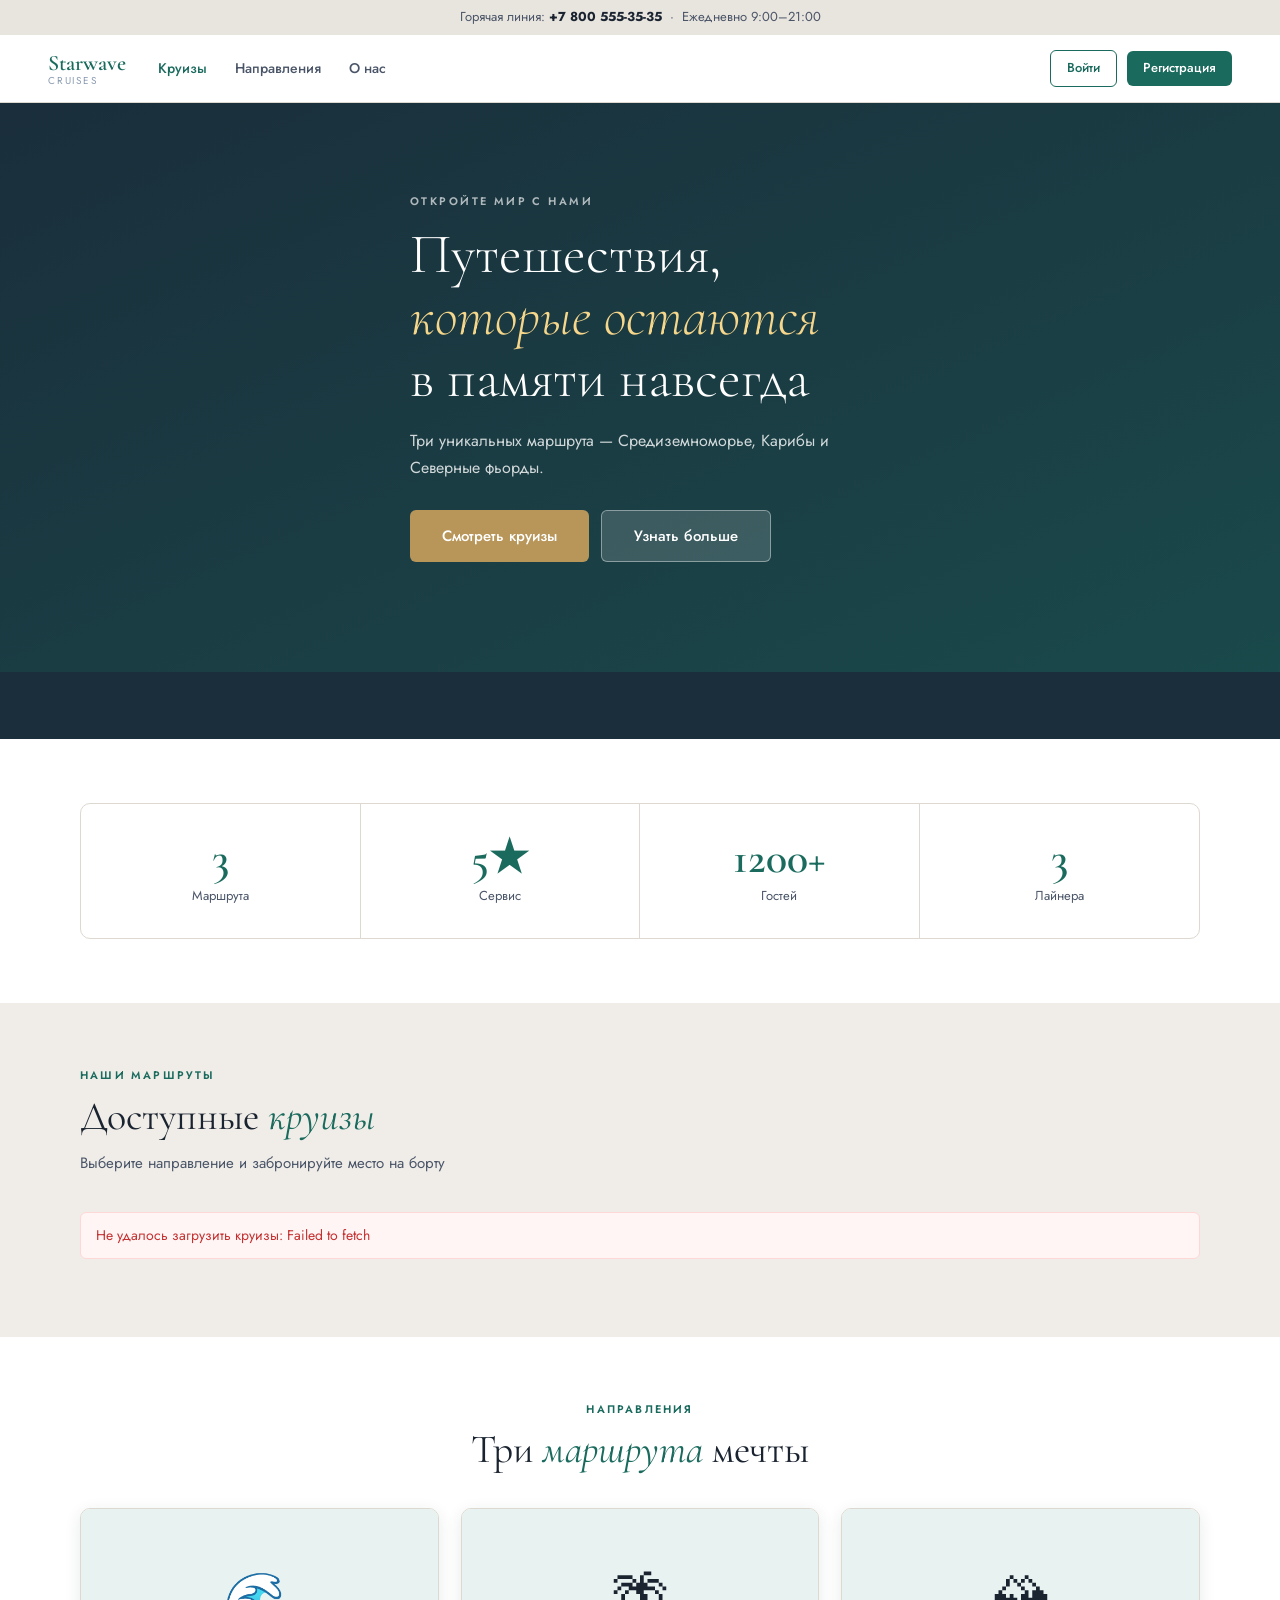
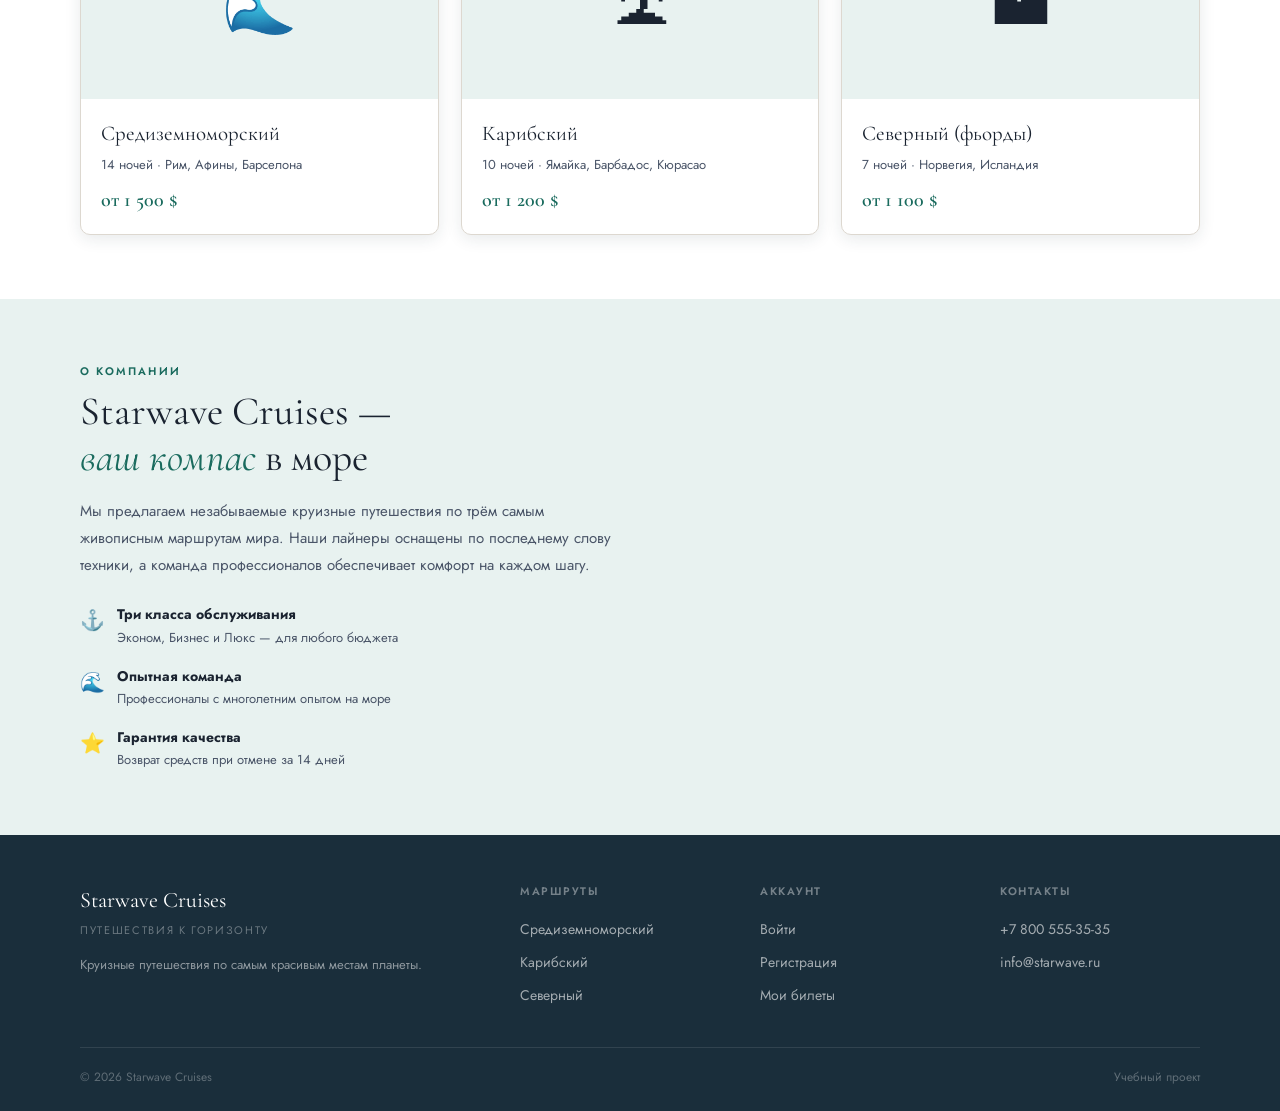
==== frontend/index.html @ 6aa1ce62 "Added frontend" ====
<!DOCTYPE html>
<html lang="ru">
<head>
    <meta charset="UTF-8">
    <meta name="viewport" content="width=device-width, initial-scale=1.0">
    <title>Starwave Cruises</title>
    <link rel="stylesheet" href="css/style.css">
</head>
<body>

<div class="topbar">
    Горячая линия: <strong>+7 800 555-35-35</strong> &nbsp;·&nbsp; Ежедневно 9:00–21:00
</div>

<nav class="navbar">
    <a href="/index.html" class="nav-logo">
        Starwave <span>Cruises</span>
    </a>
    <ul class="nav-links">
        <li><a href="/index.html#cruises" class="active">Круизы</a></li>
        <li><a href="/index.html#destinations">Направления</a></li>
        <li><a href="/index.html#about">О нас</a></li>
    </ul>
    <div class="nav-spacer"></div>
    <div class="nav-actions" id="nav-actions"></div>
</nav>

<!-- Герой -->
<section class="hero">
    <div class="hero-bg">
        <img src="images/hero-bg.jpg" alt="Море" onerror="this.style.display='none'">
    </div>
    <div class="hero-overlay">
        <div class="container">
            <div class="hero-content">
                <p class="hero-label">Откройте мир с нами</p>
                <h1 class="hero-title">Путешествия,<br><em>которые остаются</em><br>в памяти навсегда</h1>
                <p class="hero-subtitle">Три уникальных маршрута — Средиземноморье, Карибы и Северные фьорды.</p>
                <div class="hero-actions">
                    <a href="#cruises" class="btn btn-gold btn-lg">Смотреть круизы</a>
                    <a href="#about"   class="btn btn-lg hero-btn-ghost">Узнать больше</a>
                </div>
            </div>
        </div>
    </div>
    <!-- Строка поиска -->
    <div class="search-bar-wrap">
        <div class="container">
            <div class="search-bar">
                <div class="search-field">
                    <label class="search-label">Направление</label>
                    <select class="search-input" id="filter-type">
                        <option value="">Все направления</option>
                    </select>
                </div>
                <div class="search-sep"></div>
                <div class="search-field">
                    <label class="search-label">Дата с</label>
                    <input type="date" class="search-input" id="filter-date">
                </div>
                <button class="btn btn-primary search-btn" onclick="CruisesPage.applyFilters()">
                    Найти
                </button>
            </div>
        </div>
    </div>
</section>

<!-- Цифры -->
<section class="section section-white">
    <div class="container">
        <div class="numbers-row">
            <div class="number-item"><div class="number-val">3</div><div class="number-lbl">Маршрута</div></div>
            <div class="number-item"><div class="number-val">5★</div><div class="number-lbl">Сервис</div></div>
            <div class="number-item"><div class="number-val">1200+</div><div class="number-lbl">Гостей</div></div>
            <div class="number-item"><div class="number-val">3</div><div class="number-lbl">Лайнера</div></div>
        </div>
    </div>
</section>

<!-- Каталог круизов -->
<section class="section" id="cruises">
    <div class="container">
        <div class="section-label">Наши маршруты</div>
        <h2 class="section-title">Доступные <em>круизы</em></h2>
        <p class="section-subtitle">Выберите направление и забронируйте место на борту</p>
        <div style="margin-top:36px" id="cruises-container"></div>
    </div>
</section>

<!-- Направления -->
<section class="section section-white" id="destinations">
    <div class="container">
        <div class="section-label text-center">Направления</div>
        <h2 class="section-title text-center">Три <em>маршрута</em> мечты</h2>
        <div class="dest-grid" style="margin-top:36px">
            <div class="dest-card">
                <div class="dest-img">
                    <img src="images/mediterranean.jpg" alt="Средиземноморье" onerror="this.parentElement.innerHTML='🌊'">
                </div>
                <div class="dest-body">
                    <h3 class="dest-title">Средиземноморский</h3>
                    <p class="dest-info">14 ночей · Рим, Афины, Барселона</p>
                    <p class="dest-price">от 1 500 $</p>
                </div>
            </div>
            <div class="dest-card">
                <div class="dest-img">
                    <img src="images/caribbean.jpg" alt="Карибы" onerror="this.parentElement.innerHTML='🏝'">
                </div>
                <div class="dest-body">
                    <h3 class="dest-title">Карибский</h3>
                    <p class="dest-info">10 ночей · Ямайка, Барбадос, Кюрасао</p>
                    <p class="dest-price">от 1 200 $</p>
                </div>
            </div>
            <div class="dest-card">
                <div class="dest-img">
                    <img src="images/nordic.jpg" alt="Фьорды" onerror="this.parentElement.innerHTML='🏔'">
                </div>
                <div class="dest-body">
                    <h3 class="dest-title">Северный (фьорды)</h3>
                    <p class="dest-info">7 ночей · Норвегия, Исландия</p>
                    <p class="dest-price">от 1 100 $</p>
                </div>
            </div>
        </div>
    </div>
</section>

<!-- О нас -->
<section class="section section-teal" id="about">
    <div class="container">
        <div class="about-layout">
            <div>
                <div class="section-label">О компании</div>
                <h2 class="section-title">Starwave Cruises —<br><em>ваш компас</em> в море</h2>
                <p class="about-desc">Мы предлагаем незабываемые круизные путешествия по трём самым живописным маршрутам мира. Наши лайнеры оснащены по последнему слову техники, а команда профессионалов обеспечивает комфорт на каждом шагу.</p>
                <div class="about-features">
                    <div class="about-feat"><span>⚓</span><div><strong>Три класса обслуживания</strong><p>Эконом, Бизнес и Люкс — для любого бюджета</p></div></div>
                    <div class="about-feat"><span>🌊</span><div><strong>Опытная команда</strong><p>Профессионалы с многолетним опытом на море</p></div></div>
                    <div class="about-feat"><span>⭐</span><div><strong>Гарантия качества</strong><p>Возврат средств при отмене за 14 дней</p></div></div>
                </div>
            </div>
            <div class="about-img">
                <img src="images/hero-bg.jpg" alt="Лайнер" onerror="this.style.display='none'">
            </div>
        </div>
    </div>
</section>

<footer>
    <div class="container">
        <div class="footer-grid">
            <div>
                <div class="footer-brand">Starwave Cruises</div>
                <div class="footer-tagline">Путешествия к горизонту</div>
                <p class="footer-desc">Круизные путешествия по самым красивым местам планеты.</p>
            </div>
            <div>
                <div class="footer-col-title">Маршруты</div>
                <ul class="footer-links">
                    <li><a href="#cruises">Средиземноморский</a></li>
                    <li><a href="#cruises">Карибский</a></li>
                    <li><a href="#cruises">Северный</a></li>
                </ul>
            </div>
            <div>
                <div class="footer-col-title">Аккаунт</div>
                <ul class="footer-links">
                    <li><a href="/html/login.html">Войти</a></li>
                    <li><a href="/html/register.html">Регистрация</a></li>
                    <li><a href="/html/profile.html">Мои билеты</a></li>
                </ul>
            </div>
            <div>
                <div class="footer-col-title">Контакты</div>
                <ul class="footer-links">
                    <li><a href="#">+7 800 555-35-35</a></li>
                    <li><a href="#">info@starwave.ru</a></li>
                </ul>
            </div>
        </div>
        <div class="footer-bottom">
            <span>© 2026 Starwave Cruises</span>
            <span>Учебный проект</span>
        </div>
    </div>
</footer>

<style>
.hero { position: relative; min-height: 580px; display: flex; flex-direction: column; }
.hero-bg { position: absolute; inset: 0; overflow: hidden; background: #1a2e3b; }
.hero-bg img { width:100%; height:100%; object-fit:cover; }
.hero-overlay {
    position: relative; flex: 1;
    background: linear-gradient(to bottom right, rgba(26,46,59,.72), rgba(26,107,94,.45));
    display: flex; align-items: center;
    padding: 90px 0 110px;
}
.hero-content { max-width: 600px; color: #fff; }
.hero-label { font-size:11px; font-weight:600; letter-spacing:.22em; text-transform:uppercase; color:rgba(255,255,255,.65); margin-bottom:14px; }
.hero-title { font-family:var(--font-title); font-size:56px; font-weight:300; line-height:1.1; margin-bottom:18px; }
.hero-title em { font-style:italic; color:#f5d68a; }
.hero-subtitle { font-size:16px; color:rgba(255,255,255,.8); line-height:1.7; margin-bottom:28px; max-width:460px; }
.hero-actions { display:flex; gap:12px; flex-wrap:wrap; }
.hero-btn-ghost { background:rgba(255,255,255,.15); color:#fff; border:1.5px solid rgba(255,255,255,.4); }
.hero-btn-ghost:hover { background:rgba(255,255,255,.25); }

.search-bar-wrap { background:#fff; border-top:1px solid var(--border); }
.search-bar { display:flex; align-items:center; height:66px; max-width:1200px; margin:0 auto; padding:0 40px; }
.search-field { flex:1; display:flex; flex-direction:column; padding:0 16px; }
.search-label { font-size:10px; font-weight:600; letter-spacing:.12em; text-transform:uppercase; color:var(--text-light); margin-bottom:3px; }
.search-input { border:none; outline:none; font-size:14px; color:var(--text-dark); background:transparent; font-family:var(--font-body); }
.search-sep { width:1px; height:36px; background:var(--border); flex-shrink:0; }
.search-btn { border-radius:0; height:66px; padding:0 32px; flex-shrink:0; }

.numbers-row { display:grid; grid-template-columns:repeat(4,1fr); border:1px solid var(--border); border-radius:var(--radius); overflow:hidden; }
.number-item { padding:32px 20px; text-align:center; border-right:1px solid var(--border); }
.number-item:last-child { border-right:none; }
.number-val { font-family:var(--font-title); font-size:44px; font-weight:600; color:var(--teal); line-height:1; margin-bottom:6px; }
.number-lbl { font-size:13px; color:var(--text-mid); }

.dest-grid { display:grid; grid-template-columns:repeat(3,1fr); gap:22px; }
.dest-card { background:#fff; border-radius:var(--radius); overflow:hidden; border:1px solid var(--border); box-shadow:var(--shadow); transition:transform var(--transition),box-shadow var(--transition); }
.dest-card:hover { transform:translateY(-4px); box-shadow:0 12px 32px rgba(26,46,59,.14); }
.dest-img { height:190px; overflow:hidden; background:var(--teal-light); display:flex; align-items:center; justify-content:center; font-size:60px; }
.dest-img img { width:100%; height:100%; object-fit:cover; transition:transform .4s ease; }
.dest-card:hover .dest-img img { transform:scale(1.06); }
.dest-body { padding:18px 20px; }
.dest-title { font-family:var(--font-title); font-size:21px; font-weight:400; margin-bottom:4px; }
.dest-info { font-size:13px; color:var(--text-mid); margin-bottom:8px; }
.dest-price { font-family:var(--font-title); font-size:20px; font-weight:600; color:var(--teal); }

.about-layout { display:grid; grid-template-columns:1fr 1fr; gap:56px; align-items:center; }
.about-desc { font-size:15px; color:var(--text-mid); line-height:1.8; margin:18px 0 24px; }
.about-features { display:flex; flex-direction:column; gap:16px; }
.about-feat { display:flex; gap:12px; align-items:flex-start; }
.about-feat span { font-size:20px; flex-shrink:0; margin-top:2px; }
.about-feat strong { display:block; font-size:14px; color:var(--text-dark); margin-bottom:2px; }
.about-feat p { font-size:13px; color:var(--text-mid); }
.about-img { border-radius:var(--radius); overflow:hidden; height:380px; }
.about-img img { width:100%; height:100%; object-fit:cover; }

@media(max-width:900px){
    .hero-title { font-size:36px; }
    .search-bar { flex-direction:column; height:auto; padding:12px 20px; gap:8px; }
    .search-sep { display:none; }
    .search-btn { width:100%; height:44px; border-radius:6px; }
    .numbers-row { grid-template-columns:repeat(2,1fr); }
    .number-item:nth-child(2) { border-right:none; }
    .dest-grid { grid-template-columns:1fr; }
    .about-layout { grid-template-columns:1fr; }
    .about-img { height:240px; }
}
</style>

<script src="js/utils.js"></script>
<script src="js/auth.js"></script>
<script src="js/api.js"></script>
<script src="js/cruises.js"></script>
</body>
</html>
---- frontend/css/style.css ----
@import url('https://fonts.googleapis.com/css2?family=Cormorant+Garamond:ital,wght@0,400;0,600;1,400&family=Jost:wght@300;400;500&display=swap');

/* ── Переменные */
:root {
    --bg:          #f0ede8;
    --bg-white:    #ffffff;
    --teal:        #1a6b5e;
    --teal-dark:   #124d44;
    --teal-light:  #e8f2f0;
    --gold:        #b8965a;
    --text-dark:   #1a2330;
    --text-mid:    #4a5568;
    --text-light:  #8a9ab0;
    --border:      #ddd8d0;
    --shadow:      0 4px 16px rgba(26,46,59,0.10);
    --radius:      10px;
    --font-title:  'Cormorant Garamond', Georgia, serif;
    --font-body:   'Jost', sans-serif;
    --nav-h:       68px;
    --transition:  0.25s ease;
}

/* ── Сброс и база */
*, *::before, *::after { box-sizing: border-box; margin: 0; padding: 0; }
html { scroll-behavior: smooth; }
body {
    font-family: var(--font-body);
    background: var(--bg);
    color: var(--text-dark);
    font-size: 15px;
    line-height: 1.6;
}
img  { display: block; max-width: 100%; }
a    { text-decoration: none; color: inherit; }
button, input, select { font-family: var(--font-body); font-size: inherit; }

/* ── Топ-бар */
.topbar {
    background: #e8e4de;
    text-align: center;
    padding: 7px 20px;
    font-size: 13px;
    color: var(--text-mid);
}
.topbar strong { color: var(--text-dark); }

/* ── Навбар */
.navbar {
    position: sticky;
    top: 0;
    z-index: 100;
    height: var(--nav-h);
    background: var(--bg-white);
    border-bottom: 1px solid var(--border);
    display: flex;
    align-items: center;
    padding: 0 48px;
    gap: 32px;
}

.nav-logo {
    font-family: var(--font-title);
    font-size: 22px;
    font-weight: 600;
    color: var(--teal);
    display: flex;
    flex-direction: column;
    line-height: 1.1;
}
.nav-logo span {
    font-family: var(--font-body);
    font-size: 10px;
    font-weight: 400;
    letter-spacing: 0.18em;
    text-transform: uppercase;
    color: var(--text-light);
}

.nav-links {
    display: flex;
    gap: 28px;
    list-style: none;
}
.nav-links a {
    font-size: 14px;
    color: var(--text-mid);
    font-weight: 500;
    transition: color var(--transition);
}
.nav-links a:hover,
.nav-links a.active { color: var(--teal); }

.nav-spacer { flex: 1; }

.nav-actions {
    display: flex;
    align-items: center;
    gap: 10px;
}

/* ── Кнопки */
.btn {
    display: inline-flex;
    align-items: center;
    gap: 6px;
    padding: 10px 22px;
    border-radius: 6px;
    font-size: 14px;
    font-weight: 500;
    cursor: pointer;
    border: none;
    transition: all var(--transition);
}
.btn-primary  { background: var(--teal); color: #fff; }
.btn-primary:hover  { background: var(--teal-dark); }
.btn-outline  { background: transparent; border: 1.5px solid var(--teal); color: var(--teal); }
.btn-outline:hover  { background: var(--teal); color: #fff; }
.btn-gold     { background: var(--gold); color: #fff; }
.btn-gold:hover     { background: #a07d45; }
.btn-danger   { background: #e53e3e; color: #fff; }
.btn-danger:hover   { background: #c53030; }
.btn-sm  { padding: 7px 16px; font-size: 13px; }
.btn-lg  { padding: 13px 32px; font-size: 15px; }
.btn-full { width: 100%; justify-content: center; }

/* ── Контейнер */
.container {
    max-width: 1200px;
    margin: 0 auto;
    padding: 0 40px;
}

/* ── Секция */
.section { padding: 64px 0; }
.section-white { background: var(--bg-white); }
.section-teal  { background: var(--teal-light); }

.section-label {
    font-size: 11px;
    font-weight: 600;
    letter-spacing: 0.2em;
    text-transform: uppercase;
    color: var(--teal);
    margin-bottom: 8px;
}
.section-title {
    font-family: var(--font-title);
    font-size: 40px;
    font-weight: 400;
    color: var(--text-dark);
    line-height: 1.15;
}
.section-title em { font-style: italic; color: var(--teal); }
.section-subtitle {
    margin-top: 12px;
    font-size: 15px;
    color: var(--text-mid);
    max-width: 520px;
    line-height: 1.7;
}

/* ── Карточка круиза */
.cruise-grid {
    display: grid;
    grid-template-columns: repeat(3, 1fr);
    gap: 24px;
}

.cruise-card {
    background: var(--bg-white);
    border-radius: var(--radius);
    overflow: hidden;
    border: 1px solid var(--border);
    box-shadow: var(--shadow);
    cursor: pointer;
    transition: transform var(--transition), box-shadow var(--transition);
}
.cruise-card:hover {
    transform: translateY(-4px);
    box-shadow: 0 12px 32px rgba(26,46,59,0.14);
}

.cruise-card-img {
    height: 200px;
    overflow: hidden;
    background: var(--teal-light);
    position: relative;
}
.cruise-card-img img {
    width: 100%; height: 100%;
    object-fit: cover;
    transition: transform 0.4s ease;
}
.cruise-card:hover .cruise-card-img img { transform: scale(1.05); }

/* Заглушка если нет картинки */
.cruise-card-img .img-placeholder {
    width: 100%; height: 100%;
    display: flex;
    align-items: center;
    justify-content: center;
    background: var(--teal-light);
    color: var(--teal);
    font-size: 48px;
}

.cruise-card-body { padding: 18px 20px 22px; }

.cruise-card-type {
    font-size: 11px;
    font-weight: 600;
    letter-spacing: 0.14em;
    text-transform: uppercase;
    color: var(--teal);
    margin-bottom: 5px;
}
.cruise-card-title {
    font-family: var(--font-title);
    font-size: 22px;
    font-weight: 400;
    color: var(--text-dark);
    margin-bottom: 8px;
}
.cruise-card-desc {
    font-size: 13px;
    color: var(--text-mid);
    line-height: 1.6;
    margin-bottom: 14px;
    display: -webkit-box;
    -webkit-line-clamp: 2;
    -webkit-box-orient: vertical;
    overflow: hidden;
}
.cruise-card-meta {
    display: flex;
    gap: 14px;
    padding: 12px 0;
    border-top: 1px solid var(--border);
    border-bottom: 1px solid var(--border);
    margin-bottom: 14px;
    font-size: 13px;
    color: var(--text-mid);
}
.cruise-card-footer {
    display: flex;
    align-items: center;
    justify-content: space-between;
}
.cruise-price-label {
    font-size: 11px;
    color: var(--text-light);
    text-transform: uppercase;
    letter-spacing: 0.06em;
}
.cruise-price-value {
    font-family: var(--font-title);
    font-size: 26px;
    font-weight: 600;
    color: var(--text-dark);
    line-height: 1;
}

/* ── Формы */
.form-group { margin-bottom: 18px; }
.form-label {
    display: block;
    font-size: 12px;
    font-weight: 600;
    letter-spacing: 0.07em;
    text-transform: uppercase;
    color: var(--text-mid);
    margin-bottom: 6px;
}
.form-input,
.form-select {
    width: 100%;
    padding: 10px 13px;
    border: 1.5px solid var(--border);
    border-radius: 6px;
    background: #fff;
    color: var(--text-dark);
    font-size: 14px;
    outline: none;
    transition: border-color var(--transition);
}
.form-input:focus,
.form-select:focus { border-color: var(--teal); }
.form-error {
    font-size: 12px;
    color: #e53e3e;
    margin-top: 4px;
}

/* ── Алерты */
.alert {
    padding: 11px 15px;
    border-radius: 6px;
    font-size: 14px;
    margin-bottom: 14px;
}
.alert-error   { background: #fff5f5; color: #c53030; border: 1px solid #fed7d7; }
.alert-success { background: #f0fff4; color: #276749; border: 1px solid #c6f6d5; }
.alert-info    { background: var(--teal-light); color: var(--teal-dark); border: 1px solid #b2dfdb; }

/* ── Бейджи */
.badge {
    display: inline-block;
    padding: 3px 10px;
    border-radius: 20px;
    font-size: 11px;
    font-weight: 600;
    letter-spacing: 0.05em;
    text-transform: uppercase;
}
.badge-active    { background: #c6f6d5; color: #276749; }
.badge-cancelled { background: #fed7d7; color: #c53030; }
.badge-economy   { background: #e2e8f0; color: #4a5568; }
.badge-business  { background: #fef3c7; color: #92400e; }
.badge-luxury    { background: #fce7f3; color: #9d174d; }

/* ── Таблица */
.table-wrap {
    overflow-x: auto;
    border-radius: var(--radius);
    border: 1px solid var(--border);
    background: #fff;
}
table { width: 100%; border-collapse: collapse; }
thead { background: var(--bg); border-bottom: 2px solid var(--border); }
th {
    padding: 11px 15px;
    text-align: left;
    font-size: 11px;
    font-weight: 600;
    letter-spacing: 0.1em;
    text-transform: uppercase;
    color: var(--text-mid);
}
td {
    padding: 12px 15px;
    font-size: 14px;
    border-bottom: 1px solid var(--border);
}
tr:last-child td { border-bottom: none; }
tr:hover td { background: var(--bg); }

/* ── Лоадер */
.loader {
    display: flex;
    justify-content: center;
    gap: 7px;
    padding: 48px;
}
.loader-dot {
    width: 8px; height: 8px;
    border-radius: 50%;
    background: var(--teal);
    animation: bounce 1.2s infinite;
}
.loader-dot:nth-child(2) { animation-delay: 0.2s; }
.loader-dot:nth-child(3) { animation-delay: 0.4s; }
@keyframes bounce {
    0%,80%,100% { transform: scale(0.7); opacity: 0.5; }
    40%          { transform: scale(1);   opacity: 1;   }
}

/* ── Empty state */
.empty {
    text-align: center;
    padding: 56px 24px;
    color: var(--text-light);
}
.empty-icon  { font-size: 44px; margin-bottom: 12px; opacity: 0.4; }
.empty-title { font-family: var(--font-title); font-size: 22px; color: var(--text-mid); margin-bottom: 6px; }
.empty-text  { font-size: 14px; }

/* ── Модалка */
.modal-overlay {
    position: fixed;
    inset: 0;
    background: rgba(26,35,48,0.5);
    z-index: 200;
    display: flex;
    align-items: center;
    justify-content: center;
    padding: 20px;
    opacity: 0;
    pointer-events: none;
    transition: opacity var(--transition);
}
.modal-overlay.open { opacity: 1; pointer-events: all; }
.modal {
    background: #fff;
    border-radius: 14px;
    padding: 32px;
    max-width: 480px;
    width: 100%;
    box-shadow: 0 20px 60px rgba(26,46,59,0.18);
    transform: translateY(16px);
    transition: transform var(--transition);
}
.modal-overlay.open .modal { transform: translateY(0); }
.modal-header {
    display: flex;
    justify-content: space-between;
    align-items: center;
    margin-bottom: 22px;
}
.modal-title { font-family: var(--font-title); font-size: 26px; }
.modal-close {
    background: none; border: none; cursor: pointer;
    font-size: 22px; color: var(--text-light);
}
.modal-close:hover { color: var(--text-dark); }

/* ── Навбар: пользователь */
.nav-user {
    display: flex;
    align-items: center;
    gap: 8px;
    cursor: pointer;
    padding: 6px 12px;
    border-radius: 6px;
    font-size: 14px;
    color: var(--text-mid);
    transition: background var(--transition);
}
.nav-user:hover { background: var(--teal-light); }
.nav-avatar {
    width: 30px; height: 30px;
    border-radius: 50%;
    background: var(--teal);
    color: #fff;
    display: flex;
    align-items: center;
    justify-content: center;
    font-size: 13px;
    font-weight: 600;
}

/* ── Footer */
footer {
    background: #1a2e3b;
    color: #fff;
    padding: 48px 0 24px;
}
.footer-grid {
    display: grid;
    grid-template-columns: 2fr 1fr 1fr 1fr;
    gap: 40px;
    margin-bottom: 40px;
}
.footer-brand {
    font-family: var(--font-title);
    font-size: 22px;
    color: #fff;
    margin-bottom: 4px;
}
.footer-tagline {
    font-size: 11px;
    letter-spacing: 0.15em;
    text-transform: uppercase;
    color: rgba(255,255,255,0.35);
    margin-bottom: 14px;
}
.footer-desc { font-size: 13px; color: rgba(255,255,255,0.5); line-height: 1.7; }
.footer-col-title {
    font-size: 11px;
    font-weight: 600;
    letter-spacing: 0.14em;
    text-transform: uppercase;
    color: rgba(255,255,255,0.4);
    margin-bottom: 16px;
}
.footer-links { list-style: none; display: flex; flex-direction: column; gap: 9px; }
.footer-links a { font-size: 14px; color: rgba(255,255,255,0.6); transition: color var(--transition); }
.footer-links a:hover { color: #fff; }
.footer-bottom {
    border-top: 1px solid rgba(255,255,255,0.1);
    padding-top: 20px;
    display: flex;
    justify-content: space-between;
    font-size: 12px;
    color: rgba(255,255,255,0.3);
}

/* ── Утилиты */
.hidden       { display: none !important; }
.text-center  { text-align: center; }
.text-teal    { color: var(--teal); }
.mt-8  { margin-top: 8px; }
.mt-16 { margin-top: 16px; }
.mt-24 { margin-top: 24px; }
.mb-16 { margin-bottom: 16px; }
.mb-24 { margin-bottom: 24px; }
.flex  { display: flex; }
.flex-between { display: flex; align-items: center; justify-content: space-between; }
.gap-8  { gap: 8px; }
.gap-12 { gap: 12px; }

/* ── Адаптив */
@media (max-width: 900px) {
    .container { padding: 0 20px; }
    .navbar { padding: 0 20px; }
    .nav-links { display: none; }
    .cruise-grid { grid-template-columns: 1fr; }
    .footer-grid { grid-template-columns: 1fr 1fr; gap: 24px; }
    .section-title { font-size: 30px; }
}
@media (max-width: 600px) {
    .footer-grid { grid-template-columns: 1fr; }
    .section { padding: 40px 0; }
}
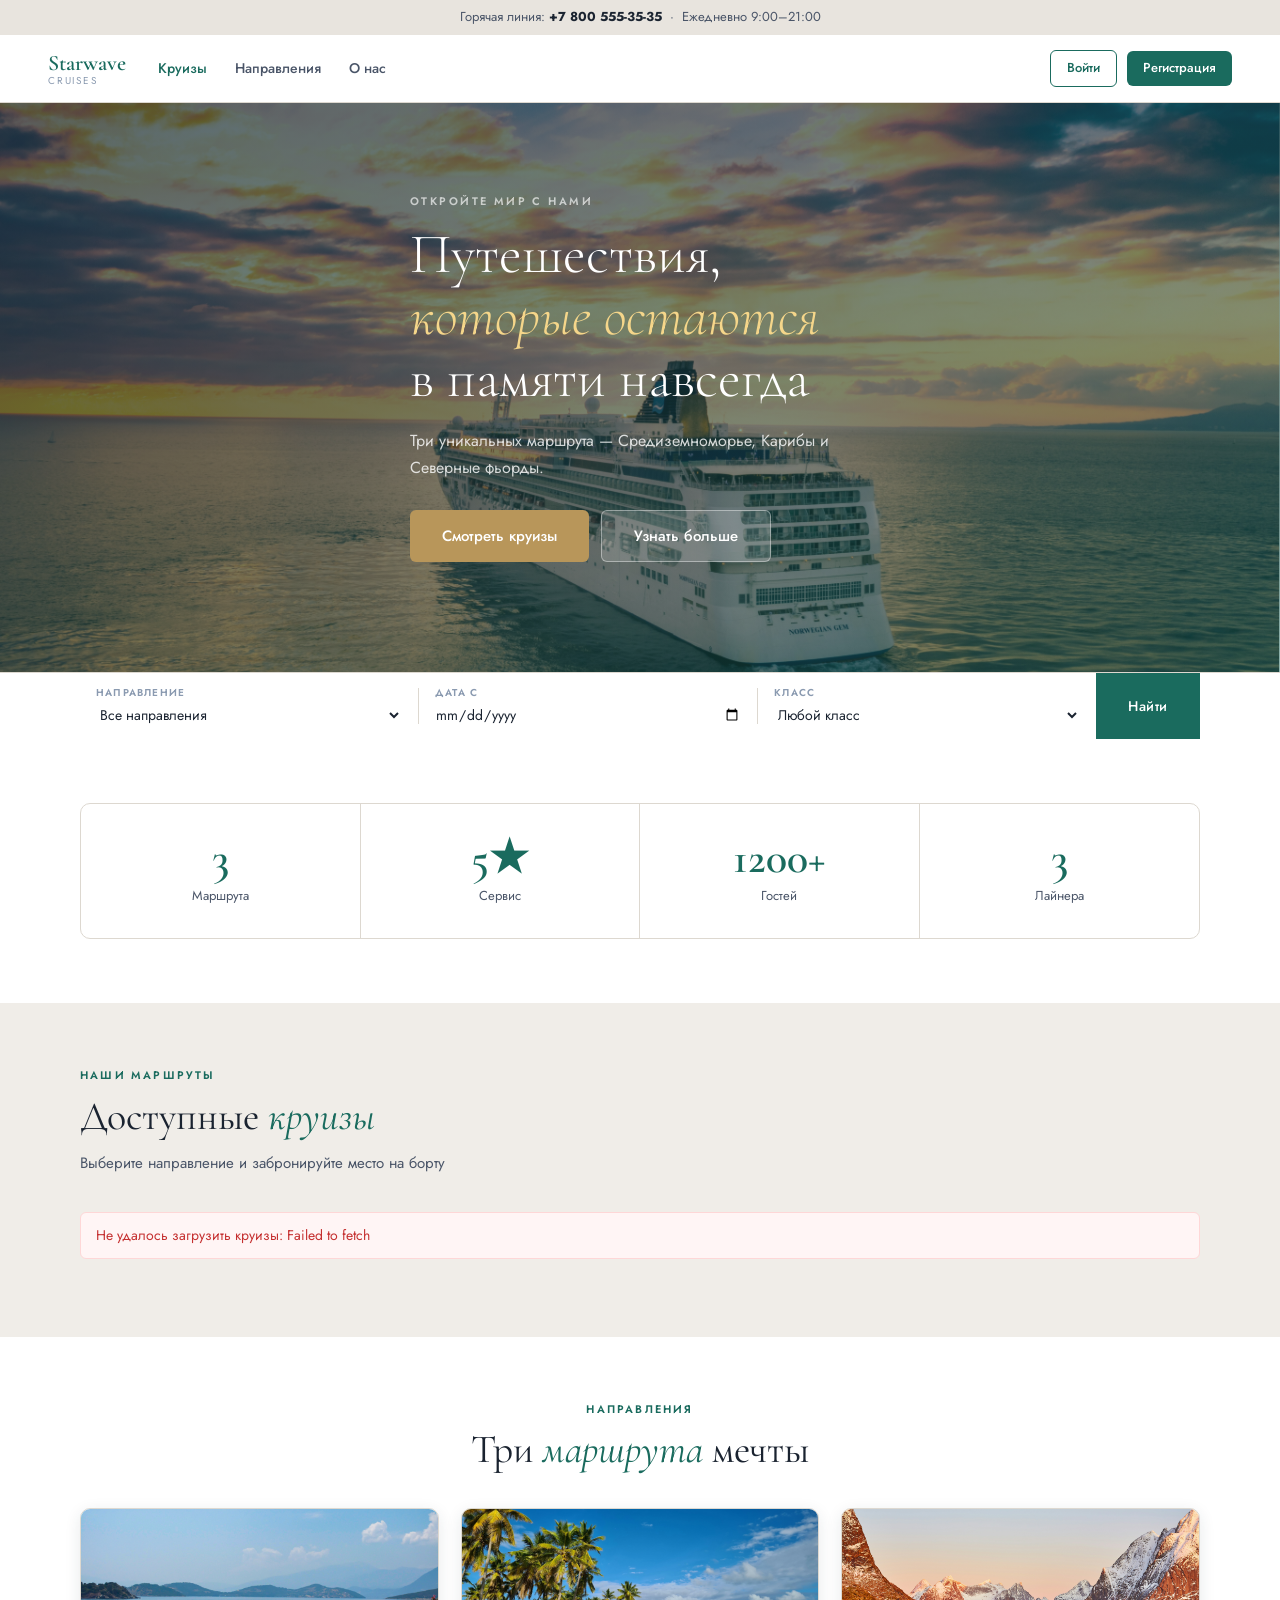
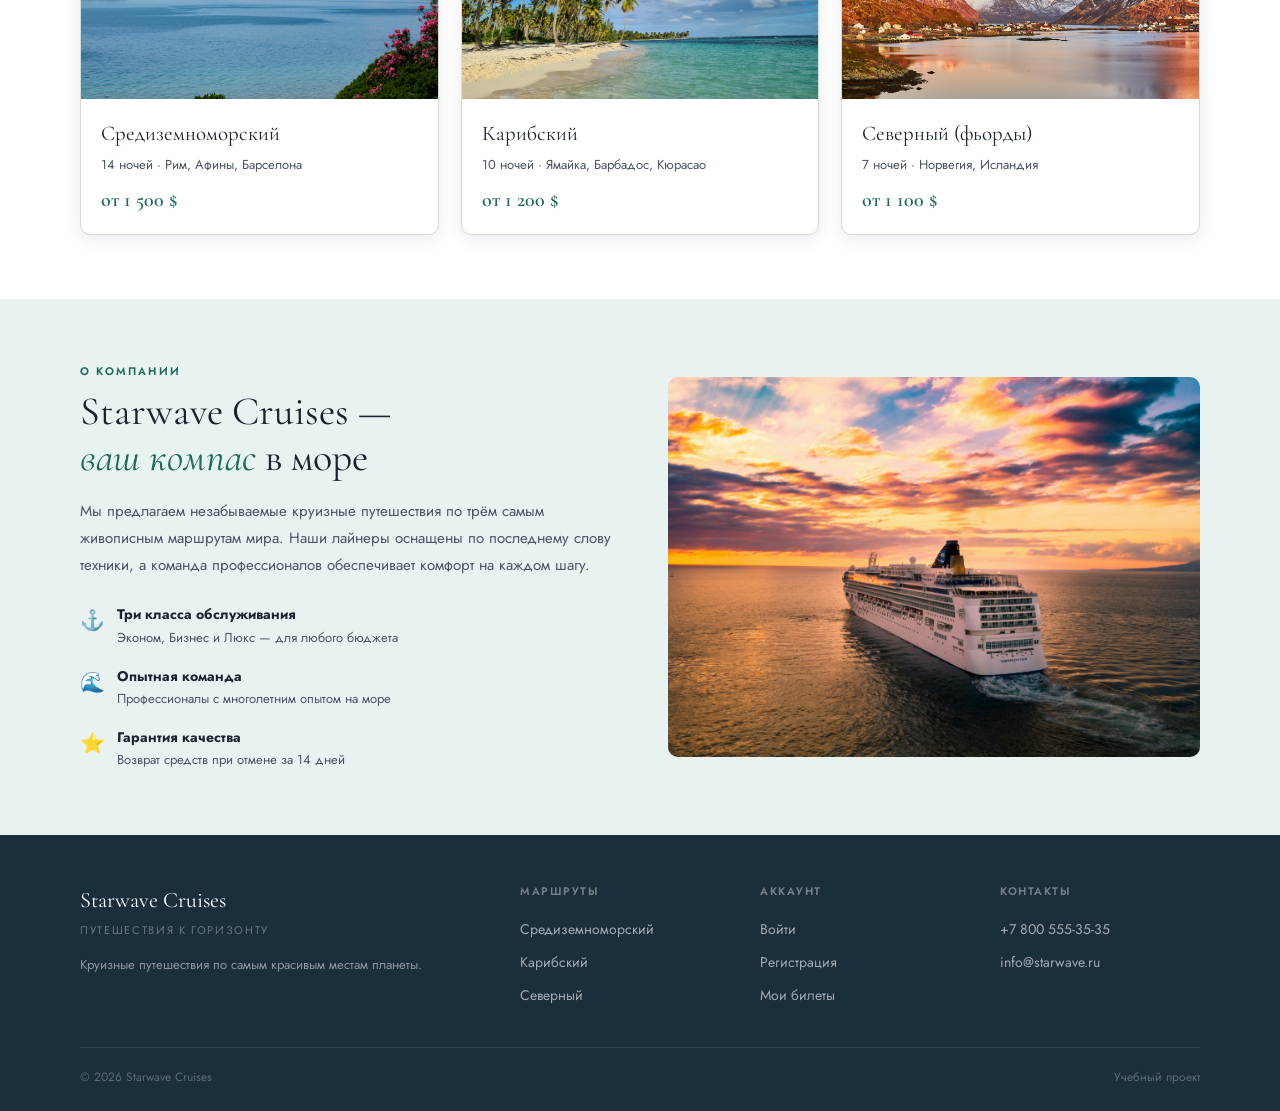
==== commit 76f69096: "исправила фильтры круизов" ====
--- a/frontend/index.html
+++ b/frontend/index.html
@@ -45,23 +45,31 @@
     </div>
     <!-- Строка поиска -->
     <div class="search-bar-wrap">
-        <div class="container">
-            <div class="search-bar">
-                <div class="search-field">
-                    <label class="search-label">Направление</label>
-                    <select class="search-input" id="filter-type">
-                        <option value="">Все направления</option>
-                    </select>
-                </div>
-                <div class="search-sep"></div>
-                <div class="search-field">
-                    <label class="search-label">Дата с</label>
-                    <input type="date" class="search-input" id="filter-date">
-                </div>
-                <button class="btn btn-primary search-btn" onclick="CruisesPage.applyFilters()">
-                    Найти
-                </button>
-            </div>
+        <div class="search-bar">
+            <div class="search-field">
+                <label class="search-label">Направление</label>
+                <select class="search-input" id="filter-type">
+                    <option value="">Все направления</option>
+                </select>
+            </div>
+            <div class="search-sep"></div>
+            <div class="search-field">
+                <label class="search-label">Дата с</label>
+                <input type="date" class="search-input" id="filter-date">
+            </div>
+            <div class="search-sep"></div>
+            <div class="search-field">
+                <label class="search-label">Класс</label>
+                <select class="search-input" id="filter-class">
+                    <option value="">Любой класс</option>
+                    <option value="ECONOMY">Эконом</option>
+                    <option value="BUSINESS">Бизнес</option>
+                    <option value="LUXURY">Люкс</option>
+                </select>
+            </div>
+            <button class="btn btn-primary search-btn" onclick="CruisesPage.applyFilters()">
+                Найти
+            </button>
         </div>
     </div>
 </section>
@@ -207,14 +215,6 @@
 .hero-btn-ghost { background:rgba(255,255,255,.15); color:#fff; border:1.5px solid rgba(255,255,255,.4); }
 .hero-btn-ghost:hover { background:rgba(255,255,255,.25); }
 
-.search-bar-wrap { background:#fff; border-top:1px solid var(--border); }
-.search-bar { display:flex; align-items:center; height:66px; max-width:1200px; margin:0 auto; padding:0 40px; }
-.search-field { flex:1; display:flex; flex-direction:column; padding:0 16px; }
-.search-label { font-size:10px; font-weight:600; letter-spacing:.12em; text-transform:uppercase; color:var(--text-light); margin-bottom:3px; }
-.search-input { border:none; outline:none; font-size:14px; color:var(--text-dark); background:transparent; font-family:var(--font-body); }
-.search-sep { width:1px; height:36px; background:var(--border); flex-shrink:0; }
-.search-btn { border-radius:0; height:66px; padding:0 32px; flex-shrink:0; }
-
 .numbers-row { display:grid; grid-template-columns:repeat(4,1fr); border:1px solid var(--border); border-radius:var(--radius); overflow:hidden; }
 .number-item { padding:32px 20px; text-align:center; border-right:1px solid var(--border); }
 .number-item:last-child { border-right:none; }
--- a/frontend/css/style.css
+++ b/frontend/css/style.css
@@ -498,6 +498,67 @@
 .gap-8  { gap: 8px; }
 .gap-12 { gap: 12px; }
 
+/* ── Строка поиска на главной */
+.search-bar-wrap {
+    background: #fff;
+    border-top: 1px solid var(--border);
+    position: relative;
+    z-index: 10;
+}
+
+.search-bar {
+    display: flex;
+    align-items: center;
+    height: 66px;
+    max-width: 1200px;
+    margin: 0 auto;
+    padding: 0 40px;
+    background: #fff;
+}
+
+.search-field {
+    flex: 1;
+    display: flex;
+    flex-direction: column;
+    padding: 0 16px;
+}
+
+.search-label {
+    font-size: 10px;
+    font-weight: 600;
+    letter-spacing: 0.12em;
+    text-transform: uppercase;
+    color: var(--text-light);
+    margin-bottom: 3px;
+}
+
+.search-input {
+    border: none;
+    outline: none;
+    font-size: 14px;
+    color: var(--text-dark);
+    background: transparent;
+    font-family: var(--font-body);
+    width: 100%;
+    cursor: pointer;
+}
+
+.search-sep {
+    width: 1px;
+    height: 36px;
+    background: var(--border);
+    flex-shrink: 0;
+}
+
+.search-btn {
+    border-radius: 0;
+    height: 66px;
+    padding: 0 32px;
+    flex-shrink: 0;
+    font-size: 14px;
+    letter-spacing: 0.04em;
+}
+
 /* ── Адаптив */
 @media (max-width: 900px) {
     .container { padding: 0 20px; }
